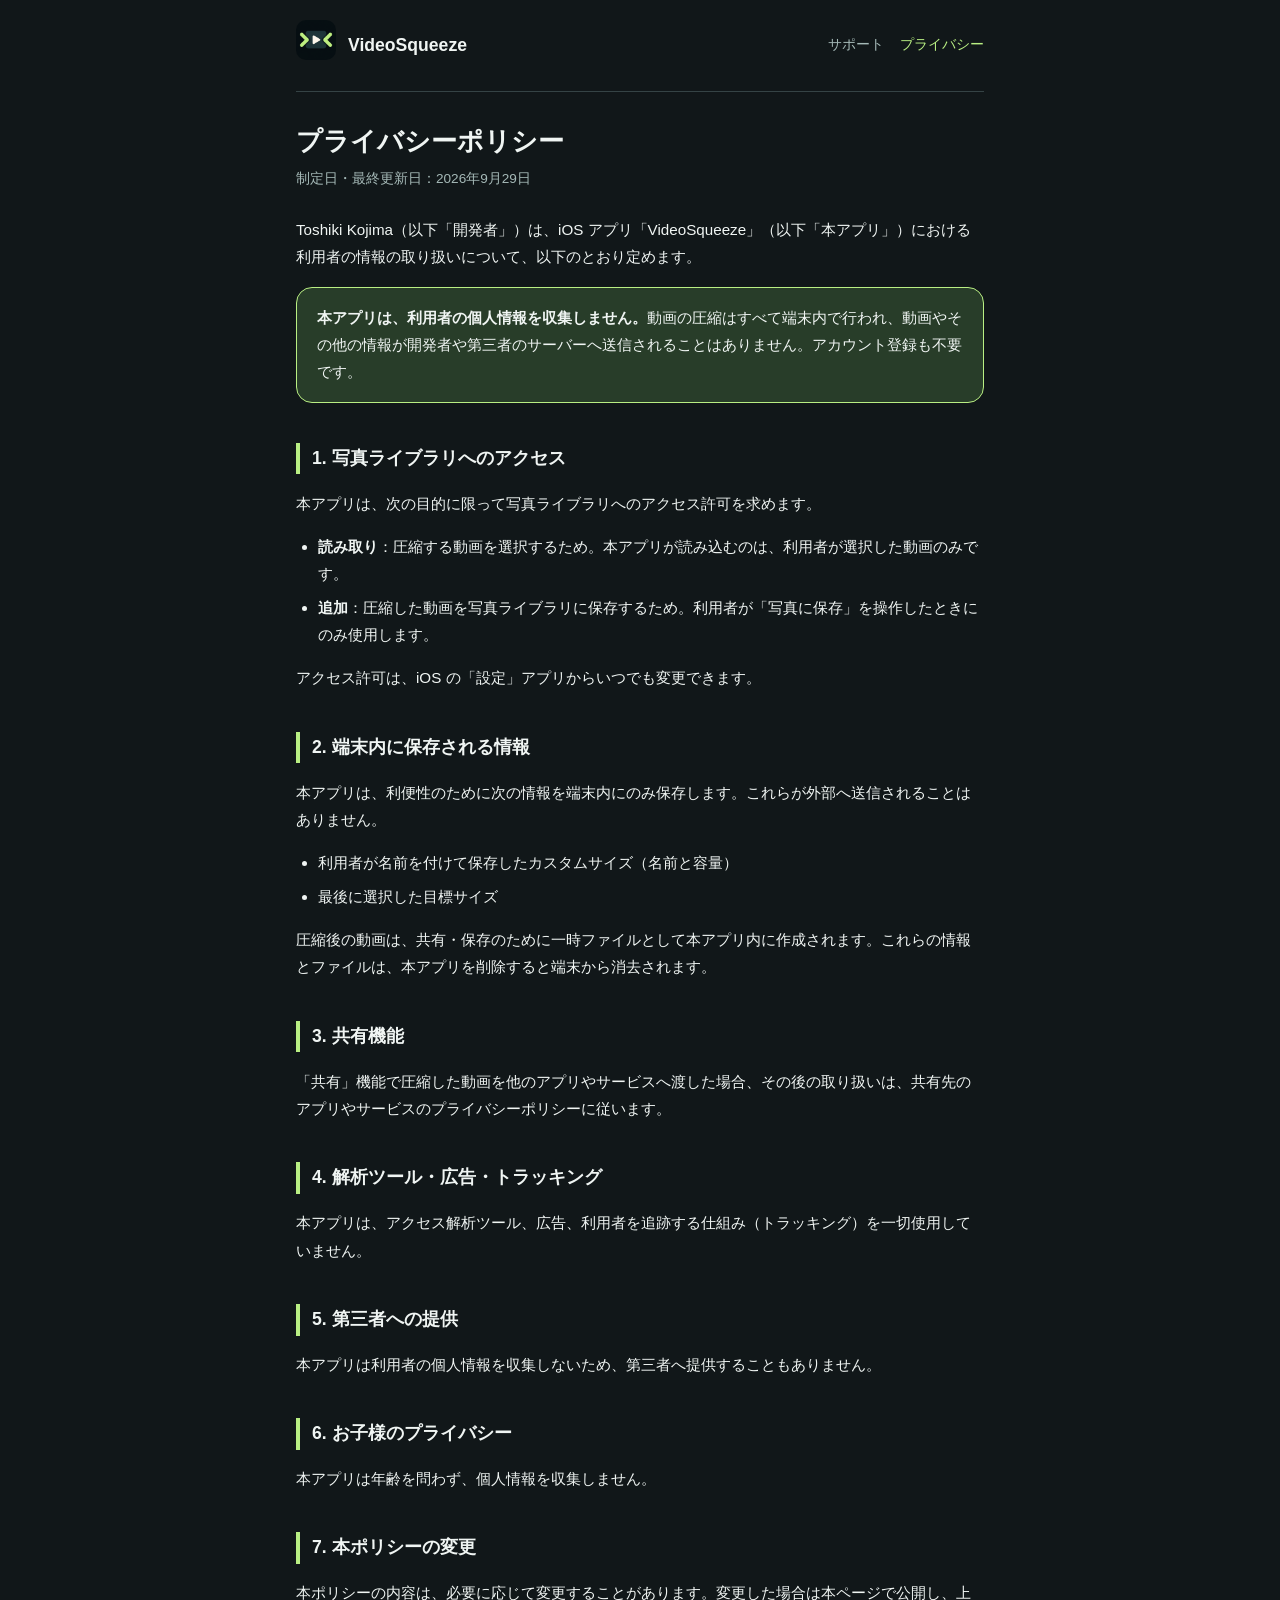
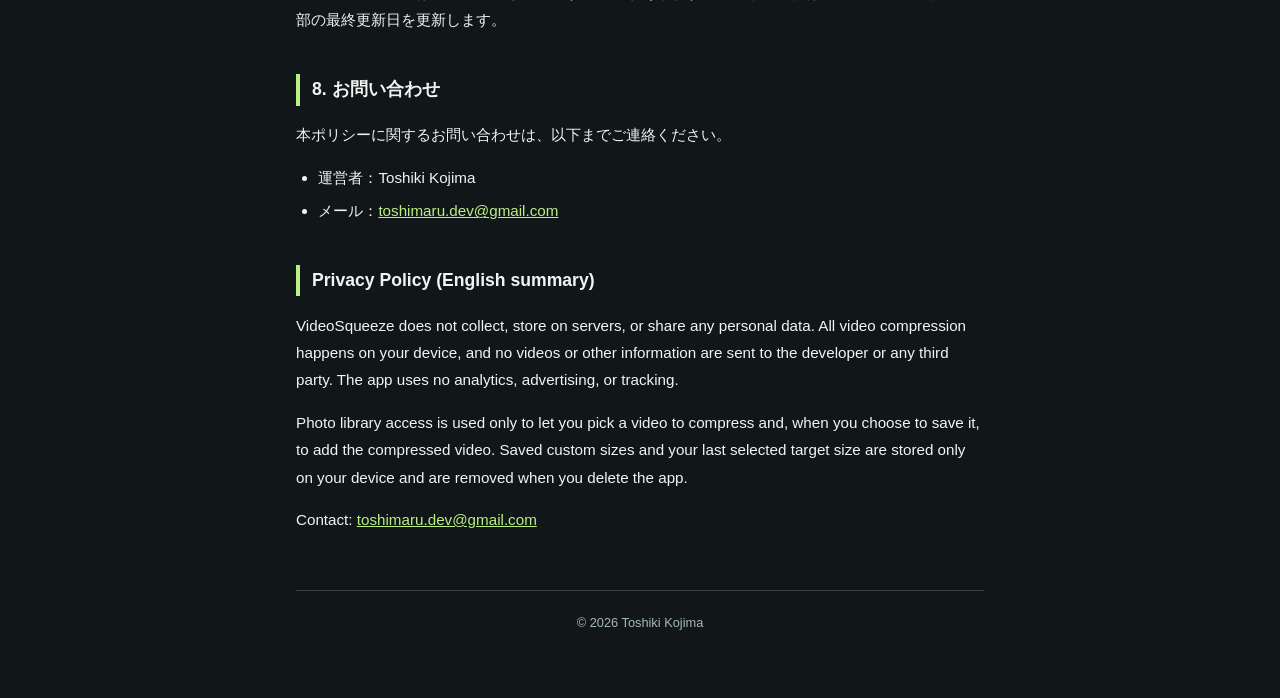
==== privacy-policy.html @ 9a965d59 "サポートページとプライバシーポリシーを追加 Co-Authored-By: Claude Opus 5.5 <noreply@anthropic.com>" ====
<!DOCTYPE html>
<html lang="ja">
<head>
  <meta charset="UTF-8">
  <meta name="viewport" content="width=device-width, initial-scale=1">
  <title>プライバシーポリシー | VideoSqueeze</title>
  <link rel="icon" href="favicon.png">
  <link rel="apple-touch-icon" href="icon.png">
  <link rel="stylesheet" href="style.css">
</head>
<body>
  <div class="wrap">
    <header class="site-header">
      <a href="./"><img src="icon.png" alt=""></a>
      <a href="./">VideoSqueeze</a>
      <nav>
        <a href="support.html">サポート</a>
        <a href="privacy-policy.html" aria-current="page">プライバシー</a>
      </nav>
    </header>

    <main>
      <h1>プライバシーポリシー</h1>
      <p class="meta">制定日・最終更新日：2026年9月29日</p>

      <p>Toshiki Kojima（以下「開発者」）は、iOS アプリ「VideoSqueeze」（以下「本アプリ」）における利用者の情報の取り扱いについて、以下のとおり定めます。</p>

      <div class="card accent">
        <p><strong>本アプリは、利用者の個人情報を収集しません。</strong>動画の圧縮はすべて端末内で行われ、動画やその他の情報が開発者や第三者のサーバーへ送信されることはありません。アカウント登録も不要です。</p>
      </div>

      <h2>1. 写真ライブラリへのアクセス</h2>
      <p>本アプリは、次の目的に限って写真ライブラリへのアクセス許可を求めます。</p>
      <ul>
        <li><strong>読み取り</strong>：圧縮する動画を選択するため。本アプリが読み込むのは、利用者が選択した動画のみです。</li>
        <li><strong>追加</strong>：圧縮した動画を写真ライブラリに保存するため。利用者が「写真に保存」を操作したときにのみ使用します。</li>
      </ul>
      <p>アクセス許可は、iOS の「設定」アプリからいつでも変更できます。</p>

      <h2>2. 端末内に保存される情報</h2>
      <p>本アプリは、利便性のために次の情報を端末内にのみ保存します。これらが外部へ送信されることはありません。</p>
      <ul>
        <li>利用者が名前を付けて保存したカスタムサイズ（名前と容量）</li>
        <li>最後に選択した目標サイズ</li>
      </ul>
      <p>圧縮後の動画は、共有・保存のために一時ファイルとして本アプリ内に作成されます。これらの情報とファイルは、本アプリを削除すると端末から消去されます。</p>

      <h2>3. 共有機能</h2>
      <p>「共有」機能で圧縮した動画を他のアプリやサービスへ渡した場合、その後の取り扱いは、共有先のアプリやサービスのプライバシーポリシーに従います。</p>

      <h2>4. 解析ツール・広告・トラッキング</h2>
      <p>本アプリは、アクセス解析ツール、広告、利用者を追跡する仕組み（トラッキング）を一切使用していません。</p>

      <h2>5. 第三者への提供</h2>
      <p>本アプリは利用者の個人情報を収集しないため、第三者へ提供することもありません。</p>

      <h2>6. お子様のプライバシー</h2>
      <p>本アプリは年齢を問わず、個人情報を収集しません。</p>

      <h2>7. 本ポリシーの変更</h2>
      <p>本ポリシーの内容は、必要に応じて変更することがあります。変更した場合は本ページで公開し、上部の最終更新日を更新します。</p>

      <h2>8. お問い合わせ</h2>
      <p>本ポリシーに関するお問い合わせは、以下までご連絡ください。</p>
      <ul>
        <li>運営者：Toshiki Kojima</li>
        <li>メール：<a href="mailto:toshimaru.dev@gmail.com">toshimaru.dev@gmail.com</a></li>
      </ul>

      <h2 lang="en">Privacy Policy (English summary)</h2>
      <div lang="en">
        <p>VideoSqueeze does not collect, store on servers, or share any personal data. All video compression happens on your device, and no videos or other information are sent to the developer or any third party. The app uses no analytics, advertising, or tracking.</p>
        <p>Photo library access is used only to let you pick a video to compress and, when you choose to save it, to add the compressed video. Saved custom sizes and your last selected target size are stored only on your device and are removed when you delete the app.</p>
        <p>Contact: <a href="mailto:toshimaru.dev@gmail.com">toshimaru.dev@gmail.com</a></p>
      </div>
    </main>

    <footer class="site-footer">© 2026 Toshiki Kojima</footer>
  </div>
</body>
</html>
---- style.css ----
:root {
  color-scheme: dark;
  --bg: #111719;
  --surface: #1e292c;
  --text: #f0f5f3;
  --muted: #a5b9b7;
  --border: #354345;
  --accent: #b9ef83;
  --accent-surface: #283d29;
}

*, *::before, *::after { box-sizing: border-box; }

body {
  margin: 0;
  background: var(--bg);
  color: var(--text);
  font-family: -apple-system, BlinkMacSystemFont, "Hiragino Sans", "Hiragino Kaku Gothic ProN", "Noto Sans JP", sans-serif;
  line-height: 1.8;
  -webkit-text-size-adjust: 100%;
}

.wrap { max-width: 720px; margin: 0 auto; padding: 0 16px 64px; }

.site-header {
  display: flex;
  align-items: center;
  gap: 12px;
  padding: 20px 0;
  border-bottom: 1px solid var(--border);
  margin-bottom: 32px;
}
.site-header img { width: 40px; height: 40px; border-radius: 10px; }
.site-header a { color: var(--text); text-decoration: none; font-weight: 700; font-size: 1.1rem; }
.site-header nav { margin-left: auto; display: flex; gap: 16px; font-size: 0.9rem; }
.site-header nav a { color: var(--muted); font-weight: 500; font-size: 0.9rem; }
.site-header nav a[aria-current="page"] { color: var(--accent); }

h1 { font-size: 1.6rem; line-height: 1.4; margin: 0 0 8px; }
h2 {
  font-size: 1.1rem;
  margin: 40px 0 12px;
  padding-left: 12px;
  border-left: 4px solid var(--accent);
}
h3 { font-size: 1rem; margin: 24px 0 4px; }
p, li { font-size: 0.95rem; }
ul, ol { padding-left: 1.4em; }
li { margin-bottom: 6px; }
a { color: var(--accent); }
strong { color: var(--text); }

.meta { color: var(--muted); font-size: 0.85rem; margin: 0 0 24px; }
.lead { color: var(--muted); }

.card {
  background: var(--surface);
  border: 1px solid var(--border);
  border-radius: 16px;
  padding: 16px 20px;
  margin: 16px 0;
}
.card.accent { background: var(--accent-surface); border-color: var(--accent); }
.card p:first-child { margin-top: 0; }
.card p:last-child { margin-bottom: 0; }

.hero { text-align: center; padding: 24px 0 8px; }
.hero img { width: 112px; height: 112px; border-radius: 26px; }
.hero h1 { margin-top: 16px; }

.links { display: grid; gap: 12px; margin-top: 32px; }
.links a {
  display: block;
  background: var(--surface);
  border: 1px solid var(--border);
  border-radius: 14px;
  padding: 14px 18px;
  color: var(--text);
  text-decoration: none;
  font-weight: 600;
}
.links a span { display: block; color: var(--muted); font-weight: 400; font-size: 0.85rem; }

.site-footer {
  margin-top: 56px;
  padding-top: 20px;
  border-top: 1px solid var(--border);
  color: var(--muted);
  font-size: 0.8rem;
  text-align: center;
}

@media (max-width: 480px) {
  .site-header { flex-wrap: wrap; }
  .site-header nav { margin-left: 0; width: 100%; }
}
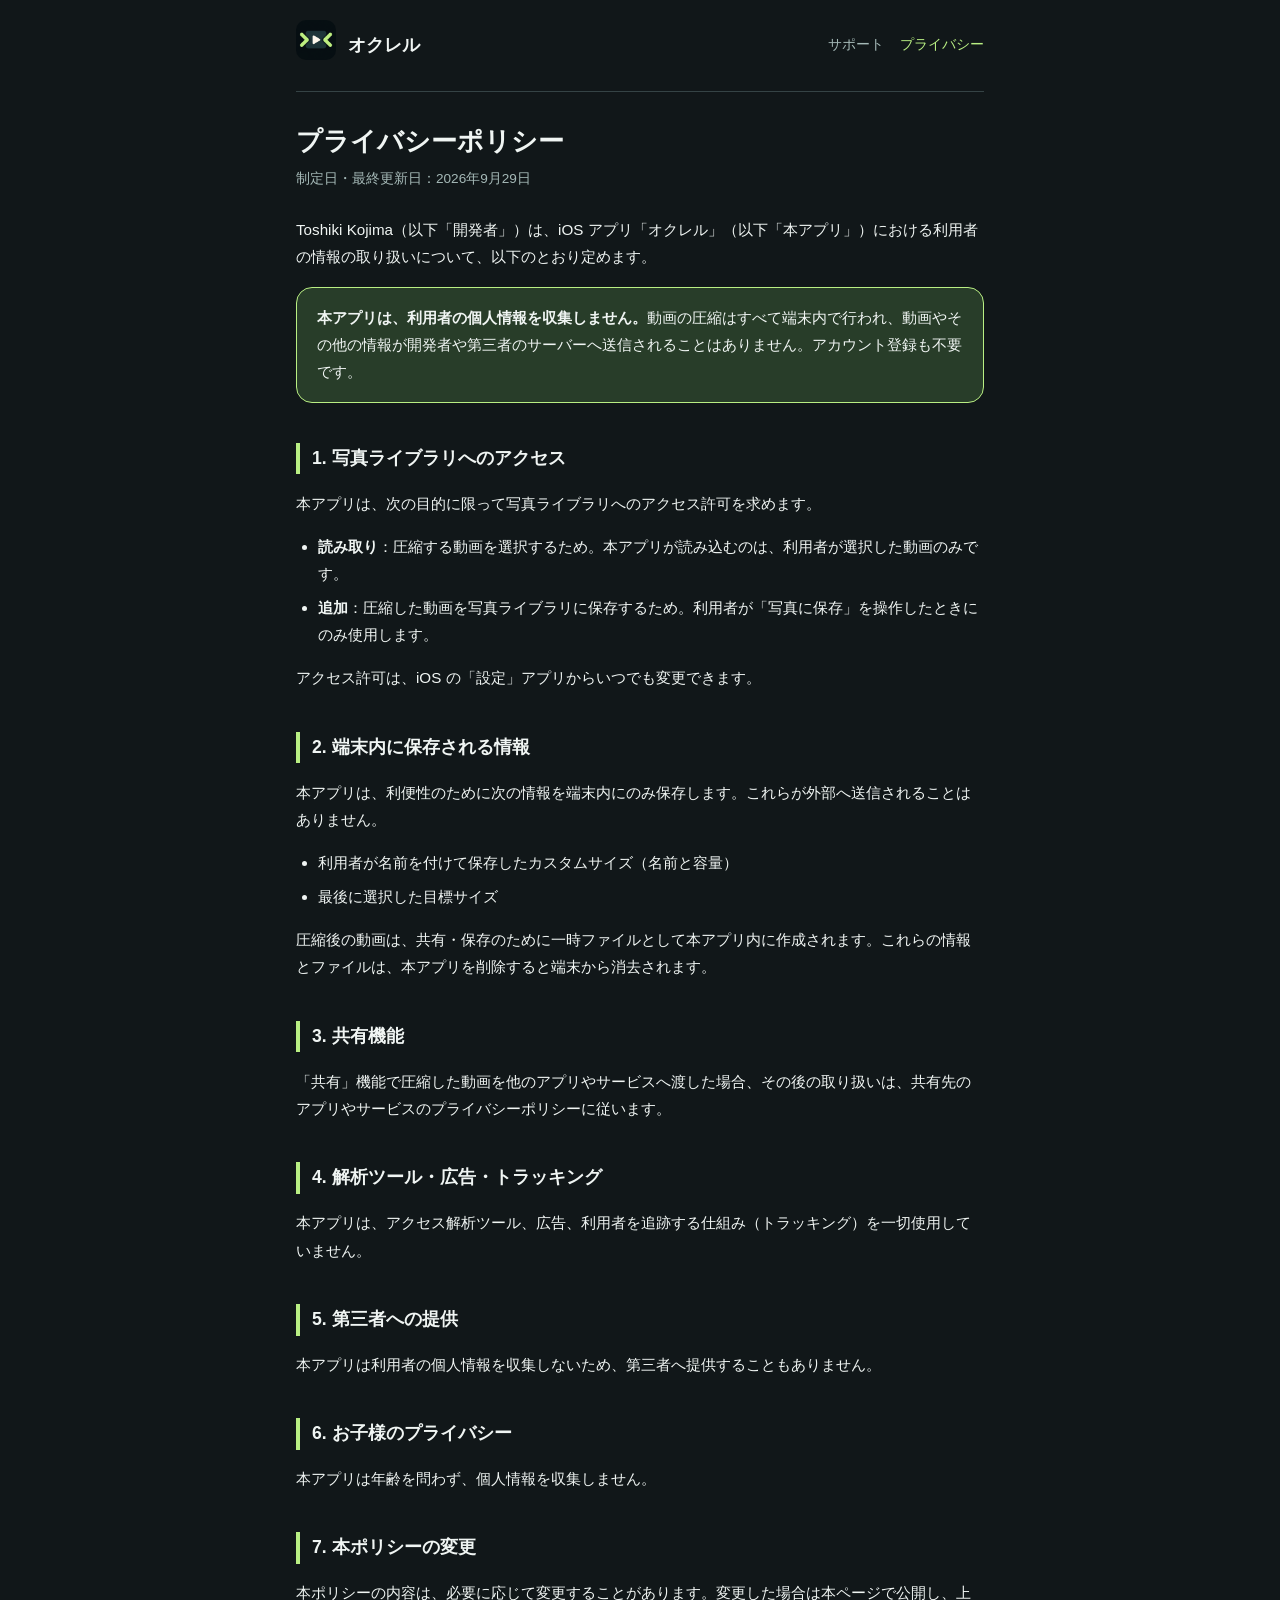
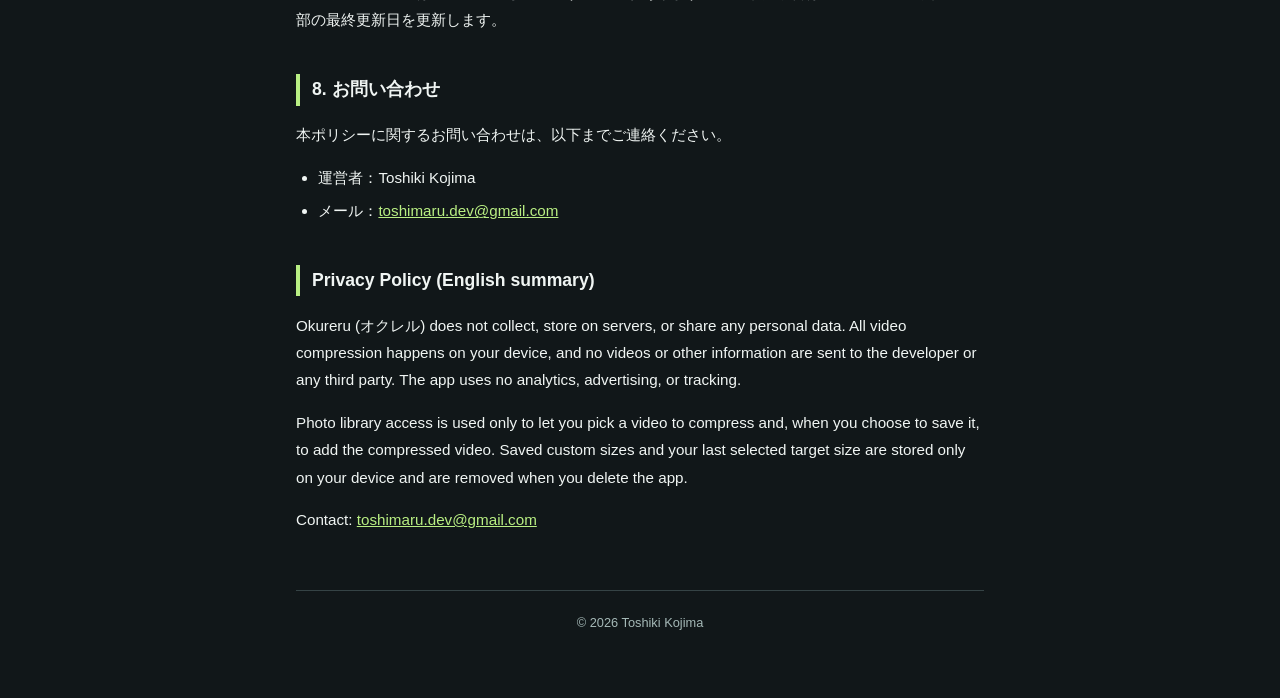
==== commit 1c4933cf: "アプリ名をオクレルに変更 Co-Authored-By: Claude Opus 5.5 <noreply@anthropic.com>" ====
--- a/privacy-policy.html
+++ b/privacy-policy.html
@@ -3,7 +3,7 @@
 <head>
   <meta charset="UTF-8">
   <meta name="viewport" content="width=device-width, initial-scale=1">
-  <title>プライバシーポリシー | VideoSqueeze</title>
+  <title>プライバシーポリシー | オクレル</title>
   <link rel="icon" href="favicon.png">
   <link rel="apple-touch-icon" href="icon.png">
   <link rel="stylesheet" href="style.css">
@@ -12,7 +12,7 @@
   <div class="wrap">
     <header class="site-header">
       <a href="./"><img src="icon.png" alt=""></a>
-      <a href="./">VideoSqueeze</a>
+      <a href="./">オクレル</a>
       <nav>
         <a href="support.html">サポート</a>
         <a href="privacy-policy.html" aria-current="page">プライバシー</a>
@@ -23,7 +23,7 @@
       <h1>プライバシーポリシー</h1>
       <p class="meta">制定日・最終更新日：2026年9月29日</p>
 
-      <p>Toshiki Kojima（以下「開発者」）は、iOS アプリ「VideoSqueeze」（以下「本アプリ」）における利用者の情報の取り扱いについて、以下のとおり定めます。</p>
+      <p>Toshiki Kojima（以下「開発者」）は、iOS アプリ「オクレル」（以下「本アプリ」）における利用者の情報の取り扱いについて、以下のとおり定めます。</p>
 
       <div class="card accent">
         <p><strong>本アプリは、利用者の個人情報を収集しません。</strong>動画の圧縮はすべて端末内で行われ、動画やその他の情報が開発者や第三者のサーバーへ送信されることはありません。アカウント登録も不要です。</p>
@@ -69,7 +69,7 @@
 
       <h2 lang="en">Privacy Policy (English summary)</h2>
       <div lang="en">
-        <p>VideoSqueeze does not collect, store on servers, or share any personal data. All video compression happens on your device, and no videos or other information are sent to the developer or any third party. The app uses no analytics, advertising, or tracking.</p>
+        <p>Okureru (オクレル) does not collect, store on servers, or share any personal data. All video compression happens on your device, and no videos or other information are sent to the developer or any third party. The app uses no analytics, advertising, or tracking.</p>
         <p>Photo library access is used only to let you pick a video to compress and, when you choose to save it, to add the compressed video. Saved custom sizes and your last selected target size are stored only on your device and are removed when you delete the app.</p>
         <p>Contact: <a href="mailto:toshimaru.dev@gmail.com">toshimaru.dev@gmail.com</a></p>
       </div>
